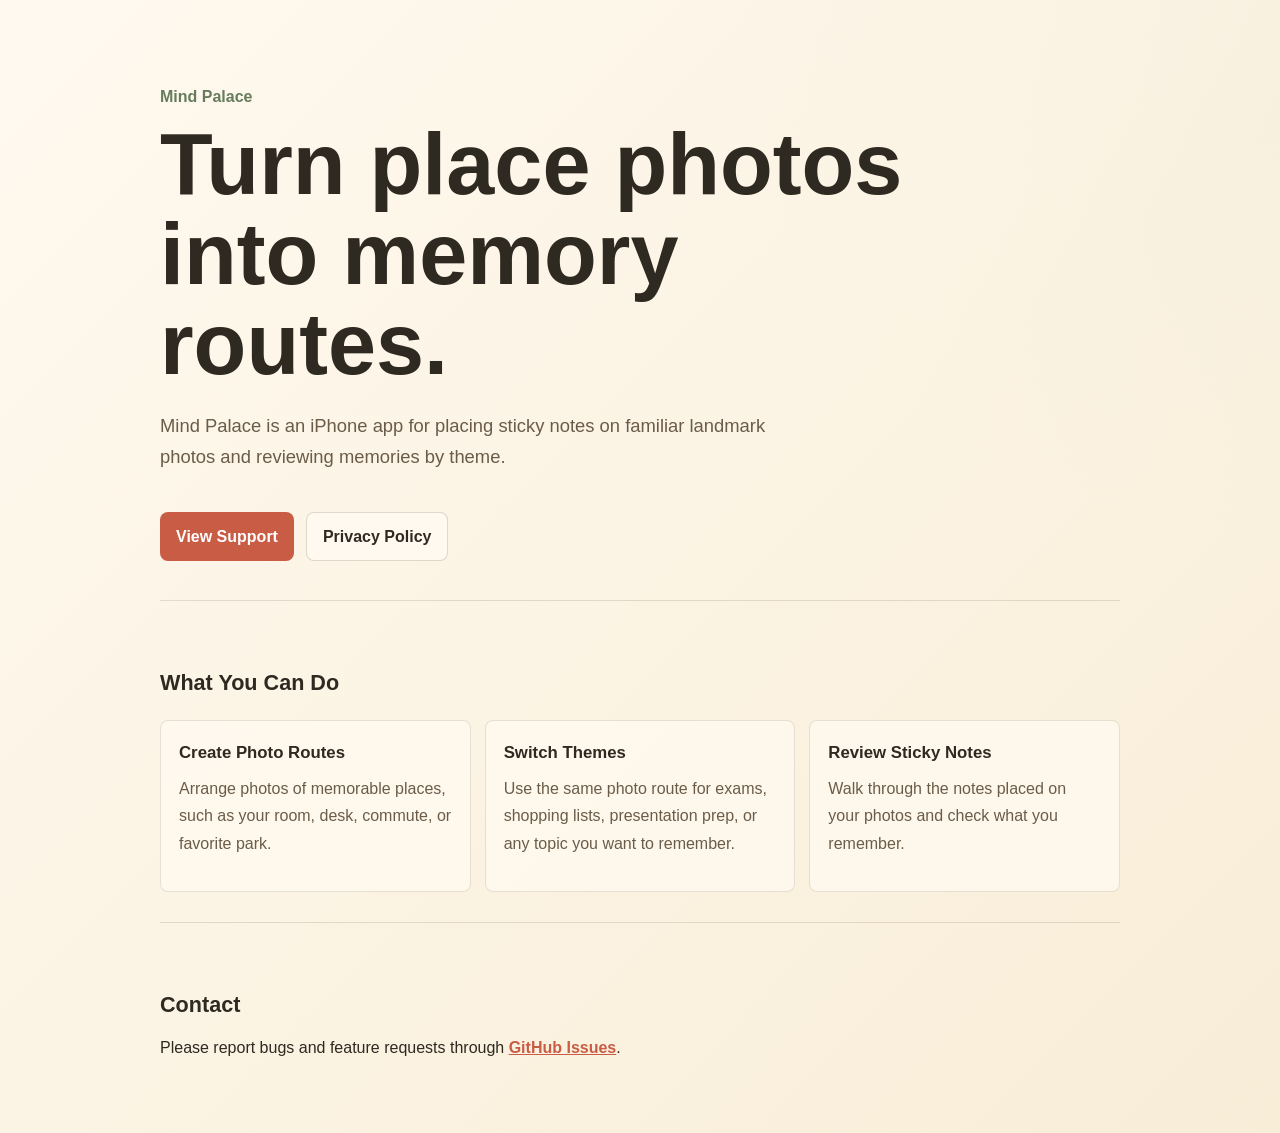
==== docs/index.html @ 4e6e689c "Add App Store metadata and support pages" ====
<!doctype html>
<html lang="en">
<head>
  <meta charset="utf-8">
  <meta name="viewport" content="width=device-width, initial-scale=1">
  <title>Mind Palace Support</title>
  <link rel="stylesheet" href="styles.css">
</head>
<body>
  <main class="page">
    <section class="hero">
      <p class="eyebrow">Mind Palace</p>
      <h1>Turn place photos into memory routes.</h1>
      <p class="lead">Mind Palace is an iPhone app for placing sticky notes on familiar landmark photos and reviewing memories by theme.</p>
      <div class="actions">
        <a class="button" href="support.html">View Support</a>
        <a class="button secondary" href="privacy.html">Privacy Policy</a>
      </div>
    </section>

    <section class="section">
      <h2>What You Can Do</h2>
      <div class="grid">
        <article>
          <h3>Create Photo Routes</h3>
          <p>Arrange photos of memorable places, such as your room, desk, commute, or favorite park.</p>
        </article>
        <article>
          <h3>Switch Themes</h3>
          <p>Use the same photo route for exams, shopping lists, presentation prep, or any topic you want to remember.</p>
        </article>
        <article>
          <h3>Review Sticky Notes</h3>
          <p>Walk through the notes placed on your photos and check what you remember.</p>
        </article>
      </div>
    </section>

    <section class="section compact">
      <h2>Contact</h2>
      <p>Please report bugs and feature requests through <a href="https://github.com/Nfnat0/mind-palace/issues">GitHub Issues</a>.</p>
    </section>
  </main>
</body>
</html>
---- docs/styles.css ----
:root {
  color-scheme: light;
  --paper: #f8edd7;
  --paper-deep: #ead8b7;
  --ink: #2e2921;
  --muted: #6b5c49;
  --sage: #667c5d;
  --coral: #c95c45;
  --white: #fffaf1;
}

* {
  box-sizing: border-box;
}

body {
  margin: 0;
  font-family: -apple-system, BlinkMacSystemFont, "Hiragino Sans", "Yu Gothic", "Segoe UI", sans-serif;
  line-height: 1.7;
  color: var(--ink);
  background:
    linear-gradient(135deg, rgba(255, 250, 241, 0.94), rgba(248, 237, 215, 0.86)),
    radial-gradient(circle at top right, rgba(102, 124, 93, 0.2), transparent 34rem),
    var(--paper);
}

a {
  color: var(--coral);
  font-weight: 700;
}

.page {
  width: min(960px, calc(100% - 32px));
  margin: 0 auto;
  padding: 24px 0 56px;
}

.topnav {
  display: flex;
  justify-content: space-between;
  gap: 16px;
  margin-bottom: 24px;
  font-size: 0.95rem;
}

.hero {
  min-height: 64vh;
  display: grid;
  align-content: center;
  padding: 56px 0 36px;
}

.eyebrow {
  color: var(--sage);
  font-weight: 800;
  letter-spacing: 0;
  margin: 0 0 10px;
}

h1 {
  max-width: 760px;
  margin: 0;
  font-size: clamp(2.4rem, 8vw, 5.4rem);
  line-height: 1.04;
  letter-spacing: 0;
}

h2 {
  margin: 34px 0 10px;
  font-size: 1.35rem;
}

h3 {
  margin: 0 0 8px;
  font-size: 1.05rem;
}

p {
  margin: 0 0 16px;
}

.lead {
  max-width: 660px;
  margin-top: 20px;
  color: var(--muted);
  font-size: 1.15rem;
}

.meta {
  color: var(--muted);
}

.actions {
  display: flex;
  flex-wrap: wrap;
  gap: 12px;
  margin-top: 24px;
}

.button {
  display: inline-flex;
  align-items: center;
  min-height: 44px;
  padding: 10px 16px;
  border-radius: 8px;
  color: white;
  background: var(--coral);
  text-decoration: none;
}

.button.secondary {
  color: var(--ink);
  background: rgba(255, 250, 241, 0.82);
  border: 1px solid rgba(107, 92, 73, 0.22);
}

.section {
  padding: 30px 0;
  border-top: 1px solid rgba(107, 92, 73, 0.18);
}

.section.compact {
  padding-bottom: 0;
}

.grid {
  display: grid;
  grid-template-columns: repeat(3, 1fr);
  gap: 14px;
  margin-top: 18px;
}

article {
  min-height: 150px;
  padding: 18px;
  border: 1px solid rgba(107, 92, 73, 0.16);
  border-radius: 8px;
  background: rgba(255, 250, 241, 0.74);
}

article p {
  color: var(--muted);
}

@media (max-width: 720px) {
  .hero {
    min-height: auto;
    padding-top: 36px;
  }

  .grid {
    grid-template-columns: 1fr;
  }
}
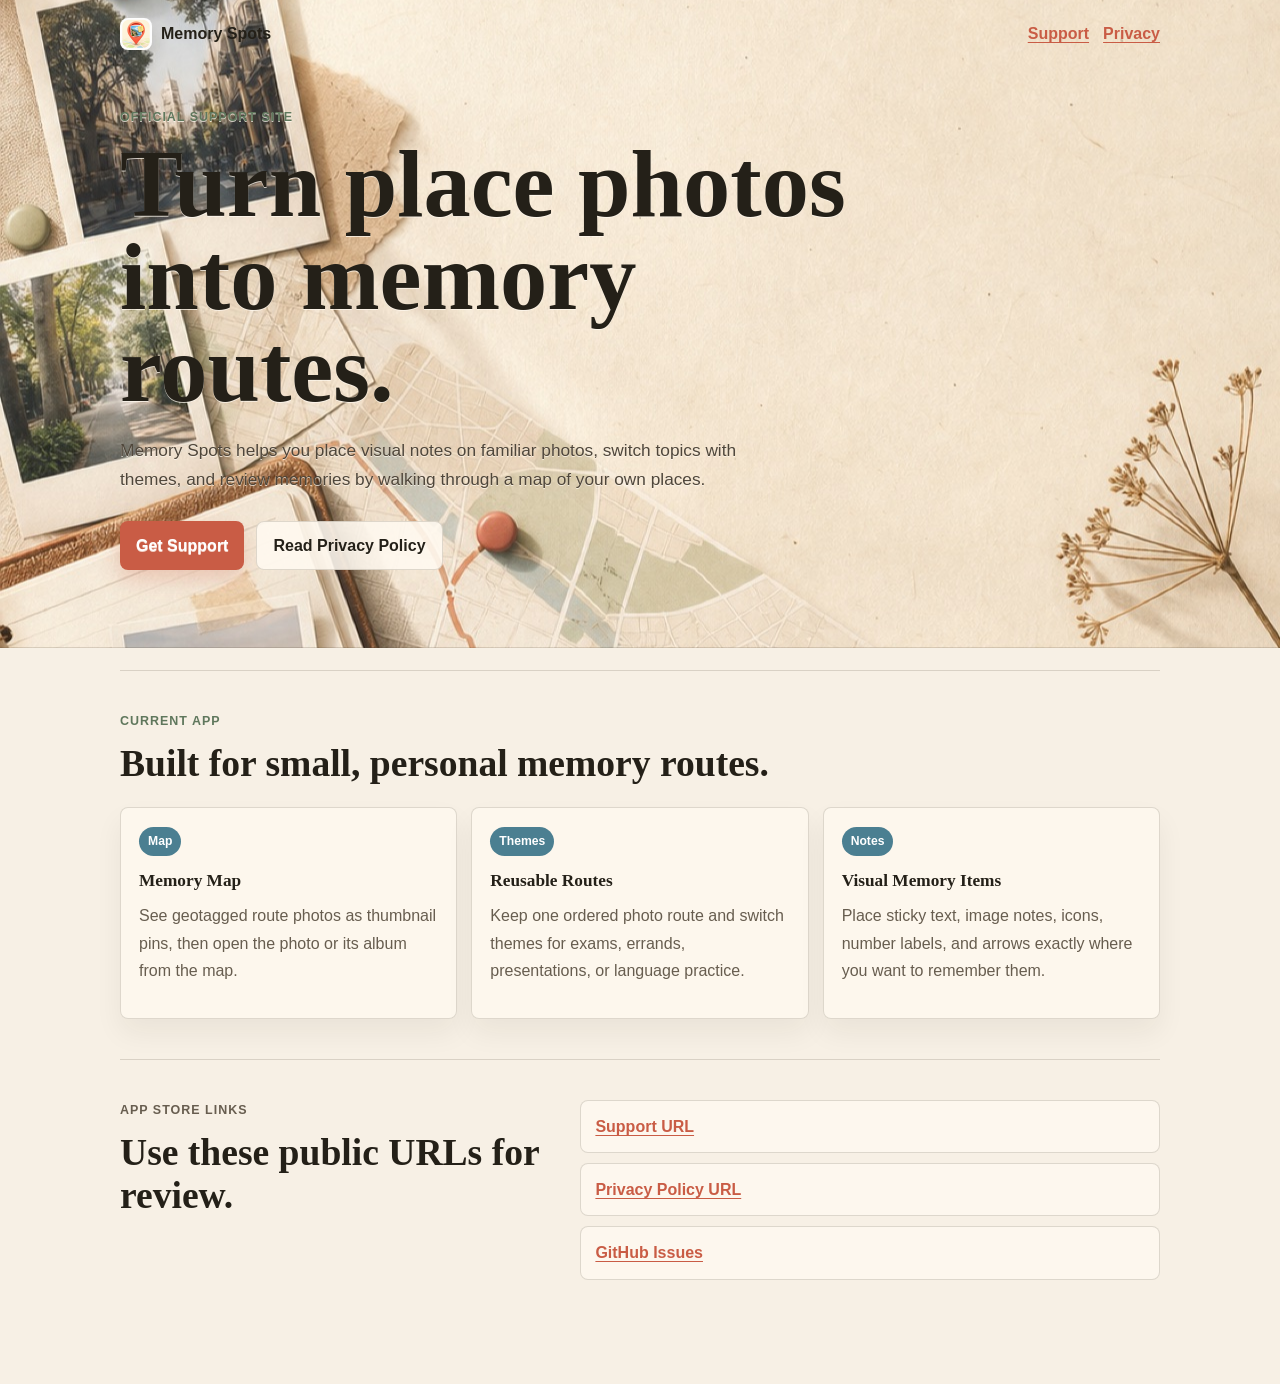
==== commit 4259e538: "Update support docs for Memory Spots" ====
--- a/docs/index.html
+++ b/docs/index.html
@@ -3,42 +3,69 @@
 <head>
   <meta charset="utf-8">
   <meta name="viewport" content="width=device-width, initial-scale=1">
-  <title>Mind Palace Support</title>
+  <title>Memory Spots Support</title>
+  <meta name="description" content="Official support, privacy, and App Store information for Memory Spots.">
   <link rel="stylesheet" href="styles.css">
 </head>
 <body>
+  <header class="hero">
+    <nav class="topnav">
+      <a class="brand" href="index.html">
+        <img src="assets/memory-spots-icon.png" alt="" width="32" height="32">
+        <span>Memory Spots</span>
+      </a>
+      <div>
+        <a href="support.html">Support</a>
+        <a href="privacy.html">Privacy</a>
+      </div>
+    </nav>
+
+    <div class="hero-copy">
+      <p class="eyebrow">Official Support Site</p>
+      <h1>Turn place photos into memory routes.</h1>
+      <p class="lead">Memory Spots helps you place visual notes on familiar photos, switch topics with themes, and review memories by walking through a map of your own places.</p>
+      <div class="actions">
+        <a class="button" href="support.html">Get Support</a>
+        <a class="button secondary" href="privacy.html">Read Privacy Policy</a>
+      </div>
+    </div>
+  </header>
+
   <main class="page">
-    <section class="hero">
-      <p class="eyebrow">Mind Palace</p>
-      <h1>Turn place photos into memory routes.</h1>
-      <p class="lead">Mind Palace is an iPhone app for placing sticky notes on familiar landmark photos and reviewing memories by theme.</p>
-      <div class="actions">
-        <a class="button" href="support.html">View Support</a>
-        <a class="button secondary" href="privacy.html">Privacy Policy</a>
+    <section class="section">
+      <div class="section-heading">
+        <p class="eyebrow">Current App</p>
+        <h2>Built for small, personal memory routes.</h2>
       </div>
-    </section>
-
-    <section class="section">
-      <h2>What You Can Do</h2>
       <div class="grid">
         <article>
-          <h3>Create Photo Routes</h3>
-          <p>Arrange photos of memorable places, such as your room, desk, commute, or favorite park.</p>
+          <span class="marker">Map</span>
+          <h3>Memory Map</h3>
+          <p>See geotagged route photos as thumbnail pins, then open the photo or its album from the map.</p>
         </article>
         <article>
-          <h3>Switch Themes</h3>
-          <p>Use the same photo route for exams, shopping lists, presentation prep, or any topic you want to remember.</p>
+          <span class="marker">Themes</span>
+          <h3>Reusable Routes</h3>
+          <p>Keep one ordered photo route and switch themes for exams, errands, presentations, or language practice.</p>
         </article>
         <article>
-          <h3>Review Sticky Notes</h3>
-          <p>Walk through the notes placed on your photos and check what you remember.</p>
+          <span class="marker">Notes</span>
+          <h3>Visual Memory Items</h3>
+          <p>Place sticky text, image notes, icons, number labels, and arrows exactly where you want to remember them.</p>
         </article>
       </div>
     </section>
 
-    <section class="section compact">
-      <h2>Contact</h2>
-      <p>Please report bugs and feature requests through <a href="https://github.com/Nfnat0/mind-palace/issues">GitHub Issues</a>.</p>
+    <section class="section split">
+      <div>
+        <p class="eyebrow">App Store Links</p>
+        <h2>Use these public URLs for review.</h2>
+      </div>
+      <ul class="link-list">
+        <li><a href="support.html">Support URL</a></li>
+        <li><a href="privacy.html">Privacy Policy URL</a></li>
+        <li><a href="https://github.com/Nfnat0/memory-spots/issues">GitHub Issues</a></li>
+      </ul>
     </section>
   </main>
 </body>
--- a/docs/styles.css
+++ b/docs/styles.css
@@ -1,78 +1,126 @@
 :root {
   color-scheme: light;
-  --paper: #f8edd7;
-  --paper-deep: #ead8b7;
-  --ink: #2e2921;
-  --muted: #6b5c49;
-  --sage: #667c5d;
+  --paper: #f7f0e5;
+  --linen: #fffaf1;
+  --ink: #242018;
+  --muted: #675d4f;
+  --sage: #5f775c;
   --coral: #c95c45;
-  --white: #fffaf1;
+  --lake: #4b7f91;
+  --line: rgba(80, 68, 52, 0.18);
+  --shadow: rgba(36, 32, 24, 0.14);
 }
 
 * {
   box-sizing: border-box;
 }
 
+html {
+  background: var(--paper);
+}
+
 body {
   margin: 0;
-  font-family: -apple-system, BlinkMacSystemFont, "Hiragino Sans", "Yu Gothic", "Segoe UI", sans-serif;
+  font-family: ui-serif, Georgia, "Hiragino Mincho ProN", "Yu Mincho", serif;
   line-height: 1.7;
   color: var(--ink);
-  background:
-    linear-gradient(135deg, rgba(255, 250, 241, 0.94), rgba(248, 237, 215, 0.86)),
-    radial-gradient(circle at top right, rgba(102, 124, 93, 0.2), transparent 34rem),
-    var(--paper);
+  background: var(--paper);
 }
 
 a {
   color: var(--coral);
   font-weight: 700;
+  text-decoration-thickness: 0.08em;
+  text-underline-offset: 0.18em;
 }
 
 .page {
-  width: min(960px, calc(100% - 32px));
+  width: min(1040px, calc(100% - 32px));
   margin: 0 auto;
-  padding: 24px 0 56px;
+  padding: 22px 0 64px;
 }
 
 .topnav {
   display: flex;
+  align-items: center;
   justify-content: space-between;
-  gap: 16px;
-  margin-bottom: 24px;
-  font-size: 0.95rem;
+  gap: 18px;
+  width: min(1040px, calc(100% - 32px));
+  margin: 0 auto;
+  padding: 18px 0;
+  font-family: ui-sans-serif, -apple-system, BlinkMacSystemFont, "Hiragino Sans", "Yu Gothic", "Segoe UI", sans-serif;
+}
+
+.topnav.inline {
+  width: 100%;
+}
+
+.topnav div {
+  display: flex;
+  flex-wrap: wrap;
+  justify-content: flex-end;
+  gap: 14px;
+}
+
+.brand {
+  display: inline-flex;
+  align-items: center;
+  gap: 9px;
+  color: var(--ink);
+  text-decoration: none;
+}
+
+.brand img {
+  border-radius: 8px;
+  box-shadow: 0 8px 18px var(--shadow);
 }
 
 .hero {
-  min-height: 64vh;
-  display: grid;
-  align-content: center;
-  padding: 56px 0 36px;
+  min-height: 72vh;
+  display: grid;
+  grid-template-rows: auto 1fr;
+  background-image: url("assets/memory-notebook-hero.jpg");
+  background-position: center;
+  background-size: cover;
+  border-bottom: 1px solid var(--line);
+}
+
+.hero-copy {
+  width: min(1040px, calc(100% - 32px));
+  margin: 0 auto;
+  align-self: center;
+  padding: 36px 0 74px;
+  text-shadow: 0 1px 0 rgba(255, 250, 241, 0.72);
 }
 
 .eyebrow {
   color: var(--sage);
-  font-weight: 800;
+  font-family: ui-sans-serif, -apple-system, BlinkMacSystemFont, "Hiragino Sans", "Yu Gothic", "Segoe UI", sans-serif;
+  font-size: 0.78rem;
+  font-weight: 850;
+  letter-spacing: 0.08em;
+  margin: 0 0 10px;
+  text-transform: uppercase;
+}
+
+h1 {
+  max-width: 780px;
+  margin: 0;
+  font-size: clamp(2.65rem, 8vw, 5.9rem);
+  line-height: 0.98;
   letter-spacing: 0;
+}
+
+h2 {
   margin: 0 0 10px;
-}
-
-h1 {
-  max-width: 760px;
-  margin: 0;
-  font-size: clamp(2.4rem, 8vw, 5.4rem);
-  line-height: 1.04;
+  font-size: clamp(1.45rem, 3vw, 2.35rem);
+  line-height: 1.15;
   letter-spacing: 0;
 }
 
-h2 {
-  margin: 34px 0 10px;
-  font-size: 1.35rem;
-}
-
 h3 {
-  margin: 0 0 8px;
-  font-size: 1.05rem;
+  margin: 10px 0 7px;
+  font-size: 1.08rem;
 }
 
 p {
@@ -80,21 +128,23 @@
 }
 
 .lead {
-  max-width: 660px;
+  max-width: 670px;
   margin-top: 20px;
-  color: var(--muted);
-  font-size: 1.15rem;
+  color: #4f463a;
+  font-family: ui-sans-serif, -apple-system, BlinkMacSystemFont, "Hiragino Sans", "Yu Gothic", "Segoe UI", sans-serif;
+  font-size: 1.08rem;
 }
 
 .meta {
   color: var(--muted);
+  font-family: ui-sans-serif, -apple-system, BlinkMacSystemFont, "Hiragino Sans", "Yu Gothic", "Segoe UI", sans-serif;
 }
 
 .actions {
   display: flex;
   flex-wrap: wrap;
   gap: 12px;
-  margin-top: 24px;
+  margin-top: 26px;
 }
 
 .button {
@@ -105,50 +155,122 @@
   border-radius: 8px;
   color: white;
   background: var(--coral);
+  box-shadow: 0 10px 22px rgba(201, 92, 69, 0.26);
+  font-family: ui-sans-serif, -apple-system, BlinkMacSystemFont, "Hiragino Sans", "Yu Gothic", "Segoe UI", sans-serif;
   text-decoration: none;
 }
 
 .button.secondary {
   color: var(--ink);
-  background: rgba(255, 250, 241, 0.82);
-  border: 1px solid rgba(107, 92, 73, 0.22);
+  background: rgba(255, 250, 241, 0.88);
+  border: 1px solid var(--line);
+  box-shadow: none;
 }
 
 .section {
-  padding: 30px 0;
-  border-top: 1px solid rgba(107, 92, 73, 0.18);
-}
-
-.section.compact {
-  padding-bottom: 0;
+  padding: 40px 0;
+  border-top: 1px solid var(--line);
+}
+
+.intro {
+  padding-top: 36px;
+}
+
+.intro h1 {
+  max-width: 820px;
+  font-size: clamp(2.2rem, 6vw, 4.3rem);
+  line-height: 1.04;
+}
+
+.section-heading {
+  max-width: 700px;
+  margin-bottom: 22px;
 }
 
 .grid {
   display: grid;
-  grid-template-columns: repeat(3, 1fr);
+  grid-template-columns: repeat(3, minmax(0, 1fr));
   gap: 14px;
-  margin-top: 18px;
 }
 
 article {
-  min-height: 150px;
+  min-height: 170px;
   padding: 18px;
-  border: 1px solid rgba(107, 92, 73, 0.16);
+  border: 1px solid var(--line);
   border-radius: 8px;
   background: rgba(255, 250, 241, 0.74);
-}
-
-article p {
+  box-shadow: 0 14px 28px rgba(36, 32, 24, 0.06);
+}
+
+article p,
+.split p {
   color: var(--muted);
-}
-
-@media (max-width: 720px) {
+  font-family: ui-sans-serif, -apple-system, BlinkMacSystemFont, "Hiragino Sans", "Yu Gothic", "Segoe UI", sans-serif;
+}
+
+.marker {
+  display: inline-flex;
+  align-items: center;
+  min-height: 28px;
+  padding: 4px 9px;
+  border-radius: 999px;
+  color: white;
+  background: var(--lake);
+  font-family: ui-sans-serif, -apple-system, BlinkMacSystemFont, "Hiragino Sans", "Yu Gothic", "Segoe UI", sans-serif;
+  font-size: 0.76rem;
+  font-weight: 800;
+}
+
+.split {
+  display: grid;
+  grid-template-columns: minmax(0, 0.85fr) minmax(0, 1.15fr);
+  gap: 32px;
+  align-items: start;
+}
+
+.link-list {
+  display: grid;
+  gap: 10px;
+  margin: 0;
+  padding: 0;
+  list-style: none;
+  font-family: ui-sans-serif, -apple-system, BlinkMacSystemFont, "Hiragino Sans", "Yu Gothic", "Segoe UI", sans-serif;
+}
+
+.link-list li {
+  padding: 12px 14px;
+  border: 1px solid var(--line);
+  border-radius: 8px;
+  background: rgba(255, 250, 241, 0.72);
+}
+
+.help-list {
+  display: grid;
+  grid-template-columns: repeat(2, minmax(0, 1fr));
+  gap: 14px;
+}
+
+.help-list h2 {
+  font-size: 1.22rem;
+}
+
+@media (max-width: 760px) {
   .hero {
-    min-height: auto;
-    padding-top: 36px;
-  }
-
-  .grid {
+    min-height: 76vh;
+    background-position: 30% center;
+  }
+
+  .topnav {
+    align-items: flex-start;
+  }
+
+  .grid,
+  .help-list,
+  .split {
     grid-template-columns: 1fr;
   }
-}
+
+  h1 {
+    font-size: clamp(2.35rem, 13vw, 4rem);
+  }
+}
